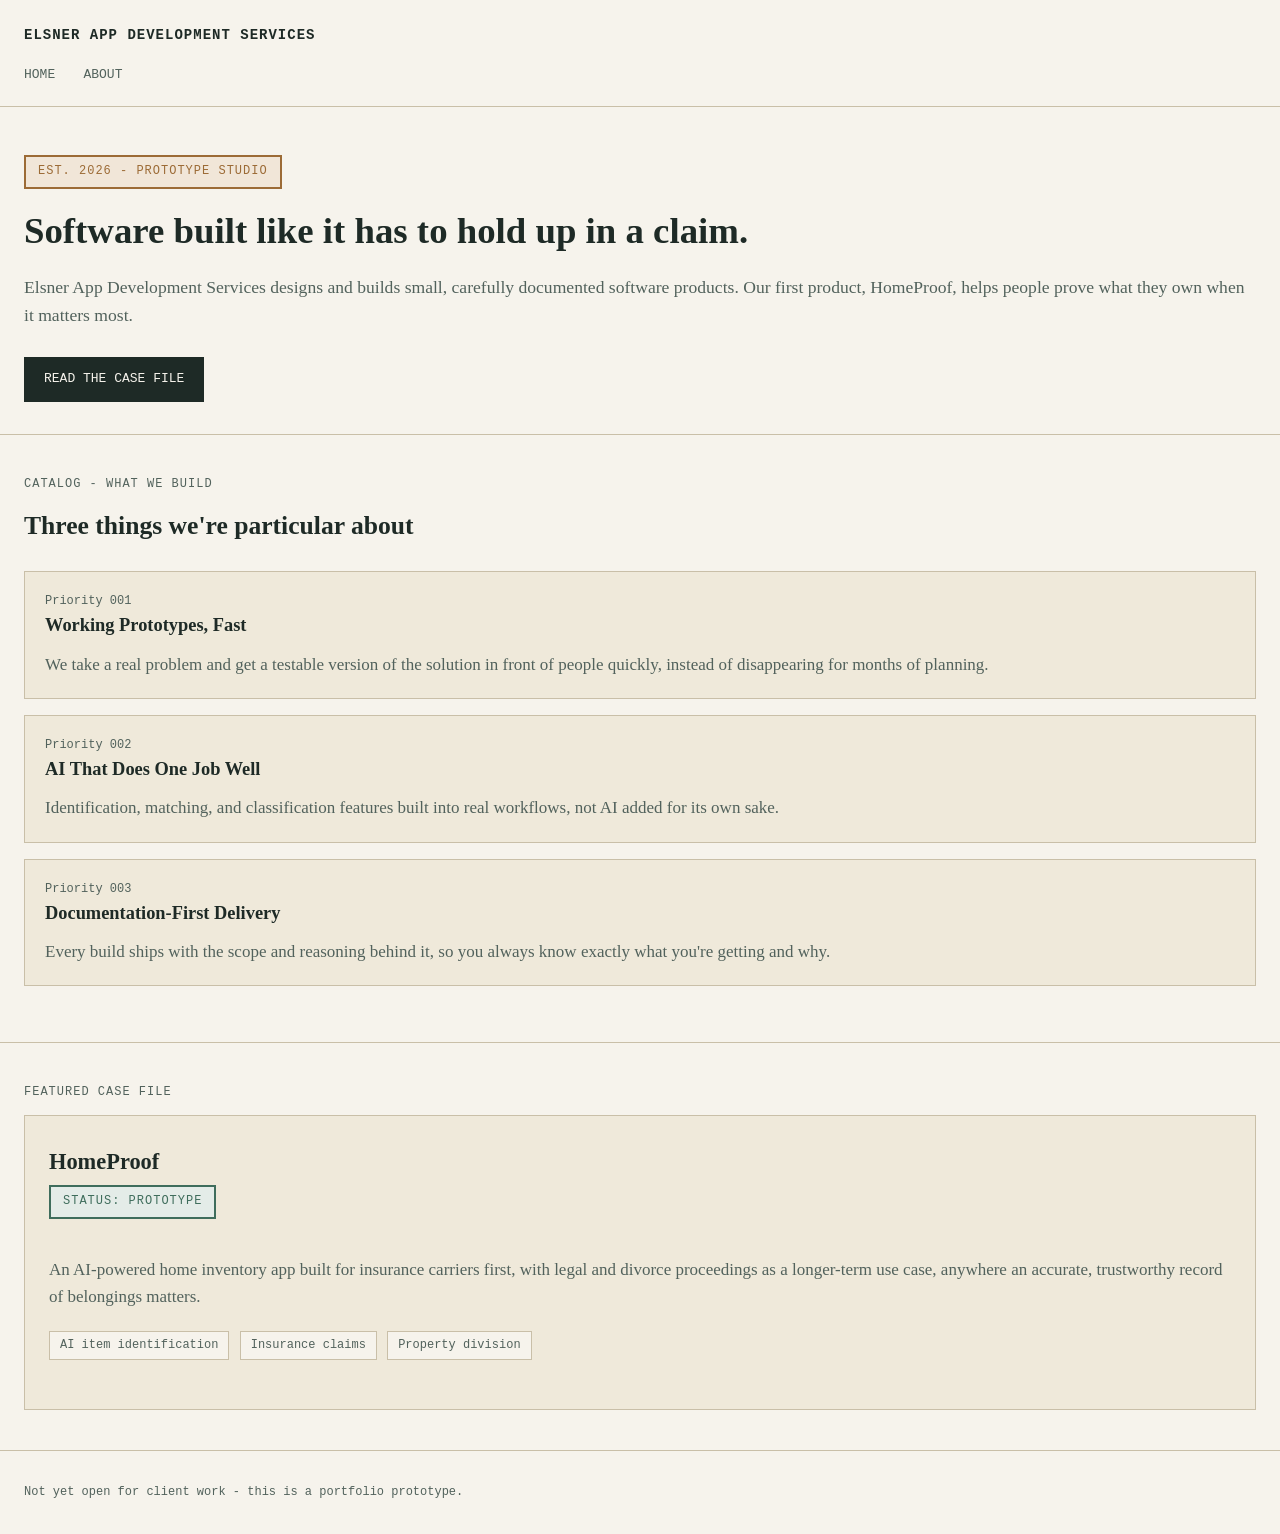
==== index.html @ 3dc2b151 "Add Webpage Skeleton Committing index.html, about.html, and style.css to repository" ====
<!DOCTYPE html>
<html lang="en">
<head>
  <meta charset="UTF-8" />
  <meta name="viewport" content="width=device-width, initial-scale=1.0" />
  <title>Elsner App Development Services</title>
  <meta name="description" content="Elsner App Development Services builds carefully documented software, starting with HomeProof, an AI-powered home inventory app." />
  <link rel="stylesheet" href="style.css" />
</head>
<body>

  <header>
    <a class="wordmark" href="index.html">Elsner App Development Services</a>
    <nav>
      <a href="index.html">Home</a>
      <a href="about.html">About</a>
    </nav>
  </header>

  <main>
    <div class="hero">
      <span class="stamp">Est. 2026 - Prototype Studio</span>
      <h1>Software built like it has to hold up in a claim.</h1>
      <p>
        Elsner App Development Services designs and builds small, carefully documented
        software products. Our first product, HomeProof, helps people prove what they own
        when it matters most.
      </p>
      <a class="button" href="about.html">Read the case file</a>
    </div>

    <div class="section">
      <p class="section-label">Catalog - What We Build</p>
      <h2>Three things we're particular about</h2>

      <div class="entry">
        <p class="entry-number">Priority 001</p>
        <h3>Working Prototypes, Fast</h3>
        <p>We take a real problem and get a testable version of the solution in front of
          people quickly, instead of disappearing for months of planning.</p>
      </div>

      <div class="entry">
        <p class="entry-number">Priority 002</p>
        <h3>AI That Does One Job Well</h3>
        <p>Identification, matching, and classification features built into real
          workflows, not AI added for its own sake.</p>
      </div>

      <div class="entry">
        <p class="entry-number">Priority 003</p>
        <h3>Documentation-First Delivery</h3>
        <p>Every build ships with the scope and reasoning behind it, so you always know
          exactly what you're getting and why.</p>
      </div>
    </div>

    <div class="section">
      <p class="section-label">Featured Case File</p>
      <div class="case-panel">
        <h3>HomeProof</h3>
        <span class="stamp stamp-accent">Status: Prototype</span>
        <p>
          An AI-powered home inventory app built for insurance carriers first, with legal
          and divorce proceedings as a longer-term use case, anywhere an accurate,
          trustworthy record of belongings matters.
        </p>
        <p>
          <span class="tag">AI item identification</span>
          <span class="tag">Insurance claims</span>
          <span class="tag">Property division</span>
        </p>
      </div>
    </div>
  </main>

  <footer>
    <p>Not yet open for client work - this is a portfolio prototype.</p>
  </footer>

</body>
</html>
---- style.css ----
/* =========================================================
   Elsner App Development Services — shared stylesheet
   Basic HTML tags, simple selectors, colors/fonts/spacing only.
   ========================================================= */

body {
  margin: 0;
  background-color: #f6f3ec;
  color: #1e2a26;
  font-family: Georgia, serif;
  font-size: 17px;
  line-height: 1.6;
}

a {
  color: #3f6d5c;
}

img {
  max-width: 100%;
}

/* -------------------- Header / Nav -------------------- */

header {
  border-bottom: 1px solid #c9bfa8;
  background-color: #f6f3ec;
  padding: 20px 24px;
}

header a.wordmark {
  font-family: "Courier New", monospace;
  font-size: 14px;
  letter-spacing: 1px;
  text-transform: uppercase;
  color: #1e2a26;
  text-decoration: none;
  font-weight: bold;
}

nav {
  margin-top: 12px;
}

nav a {
  font-family: "Courier New", monospace;
  font-size: 13px;
  text-transform: uppercase;
  text-decoration: none;
  color: #52625c;
  margin-right: 24px;
}

nav a:hover {
  color: #1e2a26;
}

/* -------------------- Stamp label -------------------- */

.stamp {
  display: inline-block;
  font-family: "Courier New", monospace;
  font-size: 12px;
  letter-spacing: 1px;
  text-transform: uppercase;
  color: #9c6b36;
  border: 2px solid #9c6b36;
  background-color: #f1e6d8;
  padding: 5px 12px;
  margin-bottom: 20px;
}

.stamp-accent {
  color: #3f6d5c;
  border-color: #3f6d5c;
  background-color: #e4ece8;
}

/* -------------------- Page sections -------------------- */

.wrap {
  max-width: 700px;
  margin: 0 auto;
  padding: 0 24px;
}

.hero {
  padding: 48px 24px 32px;
}

.hero h1 {
  font-size: 2.3rem;
  line-height: 1.2;
  margin: 0 0 20px;
}

.hero p {
  font-size: 1.1rem;
  color: #52625c;
  margin: 0 0 28px;
}

.button {
  display: inline-block;
  font-family: "Courier New", monospace;
  font-size: 13px;
  text-transform: uppercase;
  text-decoration: none;
  color: #f6f3ec;
  background-color: #1e2a26;
  padding: 12px 20px;
}

.button:hover {
  background-color: #3f6d5c;
}

.section {
  padding: 40px 24px;
  border-top: 1px solid #c9bfa8;
}

.section-label {
  font-family: "Courier New", monospace;
  font-size: 12px;
  letter-spacing: 1px;
  text-transform: uppercase;
  color: #52625c;
  margin: 0 0 12px;
}

.section h2 {
  font-size: 1.6rem;
  margin: 0 0 24px;
}

/* -------------------- Catalog entries (list, not a grid) -------------------- */

.entry {
  background-color: #efe9da;
  border: 1px solid #c9bfa8;
  padding: 20px;
  margin-bottom: 16px;
}

.entry-number {
  font-family: "Courier New", monospace;
  font-size: 12px;
  color: #3f6d5c;
  margin-bottom: 8px;
}

.entry h3 {
  font-size: 1.15rem;
  margin: 0 0 10px;
}

.entry p {
  color: #52625c;
  margin: 0;
}

/* -------------------- Case file panel -------------------- */

.case-panel {
  background-color: #efe9da;
  border: 1px solid #c9bfa8;
  padding: 28px 24px;
}

.case-panel h3 {
  font-size: 1.4rem;
  margin: 0 0 6px;
}

.case-panel p {
  color: #52625c;
}

.tag {
  display: inline-block;
  font-family: "Courier New", monospace;
  font-size: 12px;
  color: #52625c;
  background-color: #f6f3ec;
  border: 1px solid #c9bfa8;
  padding: 4px 10px;
  margin: 4px 6px 4px 0;
}

/* -------------------- About page -------------------- */

.page-header {
  padding: 48px 24px 8px;
}

.page-header h1 {
  font-size: 2rem;
  margin: 0 0 16px;
}

.prose p {
  max-width: 600px;
  color: #52625c;
  margin: 0 0 18px;
}

.prose p.lead {
  color: #1e2a26;
  font-size: 1.08rem;
}

/* -------------------- Footer -------------------- */

footer {
  border-top: 1px solid #c9bfa8;
  padding: 28px 24px;
}

footer p {
  font-family: "Courier New", monospace;
  font-size: 12px;
  color: #52625c;
  margin: 4px 0;
}
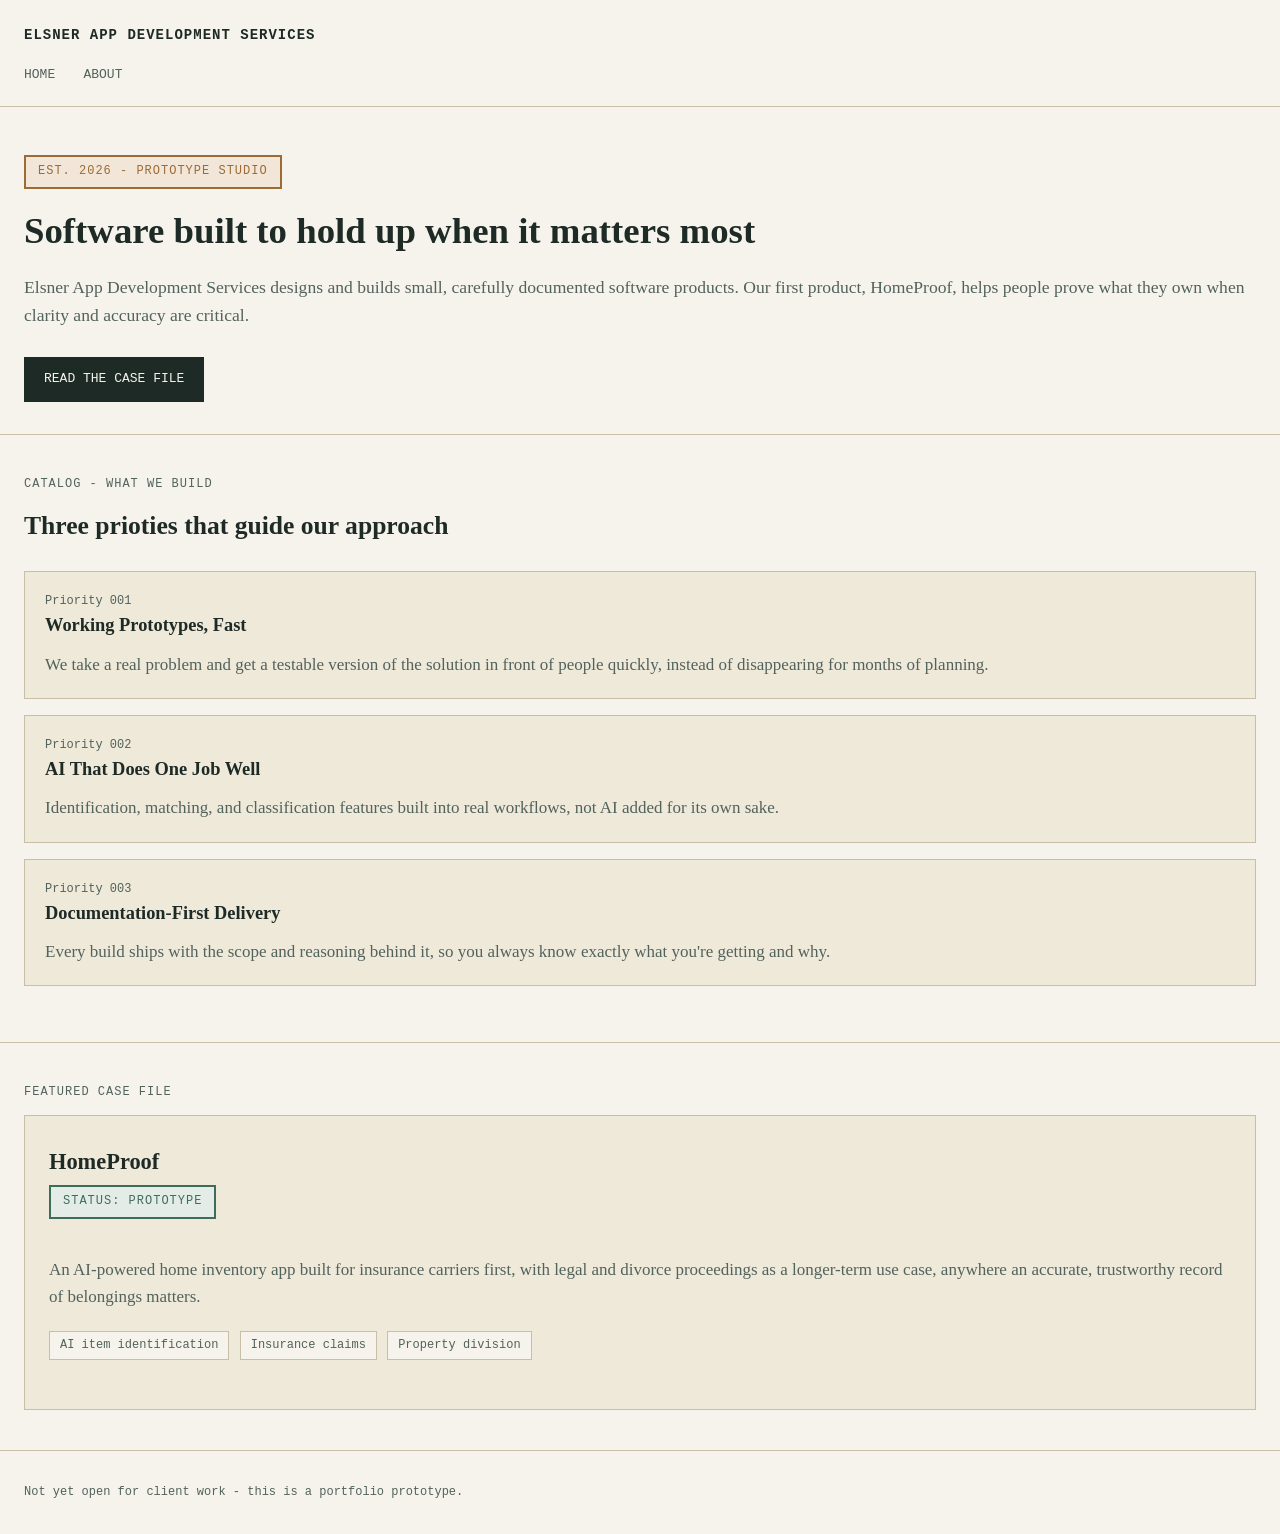
==== commit b010343e: "Adjust index.html content Adjusting the content of the index.html page for better wording." ====
--- a/index.html
+++ b/index.html
@@ -20,18 +20,18 @@
   <main>
     <div class="hero">
       <span class="stamp">Est. 2026 - Prototype Studio</span>
-      <h1>Software built like it has to hold up in a claim.</h1>
+      <h1>Software built to hold up when it matters most</h1>
       <p>
         Elsner App Development Services designs and builds small, carefully documented
         software products. Our first product, HomeProof, helps people prove what they own
-        when it matters most.
+        when clarity and accuracy are critical.
       </p>
       <a class="button" href="about.html">Read the case file</a>
     </div>
 
     <div class="section">
       <p class="section-label">Catalog - What We Build</p>
-      <h2>Three things we're particular about</h2>
+      <h2>Three prioties that guide our approach</h2>
 
       <div class="entry">
         <p class="entry-number">Priority 001</p>
